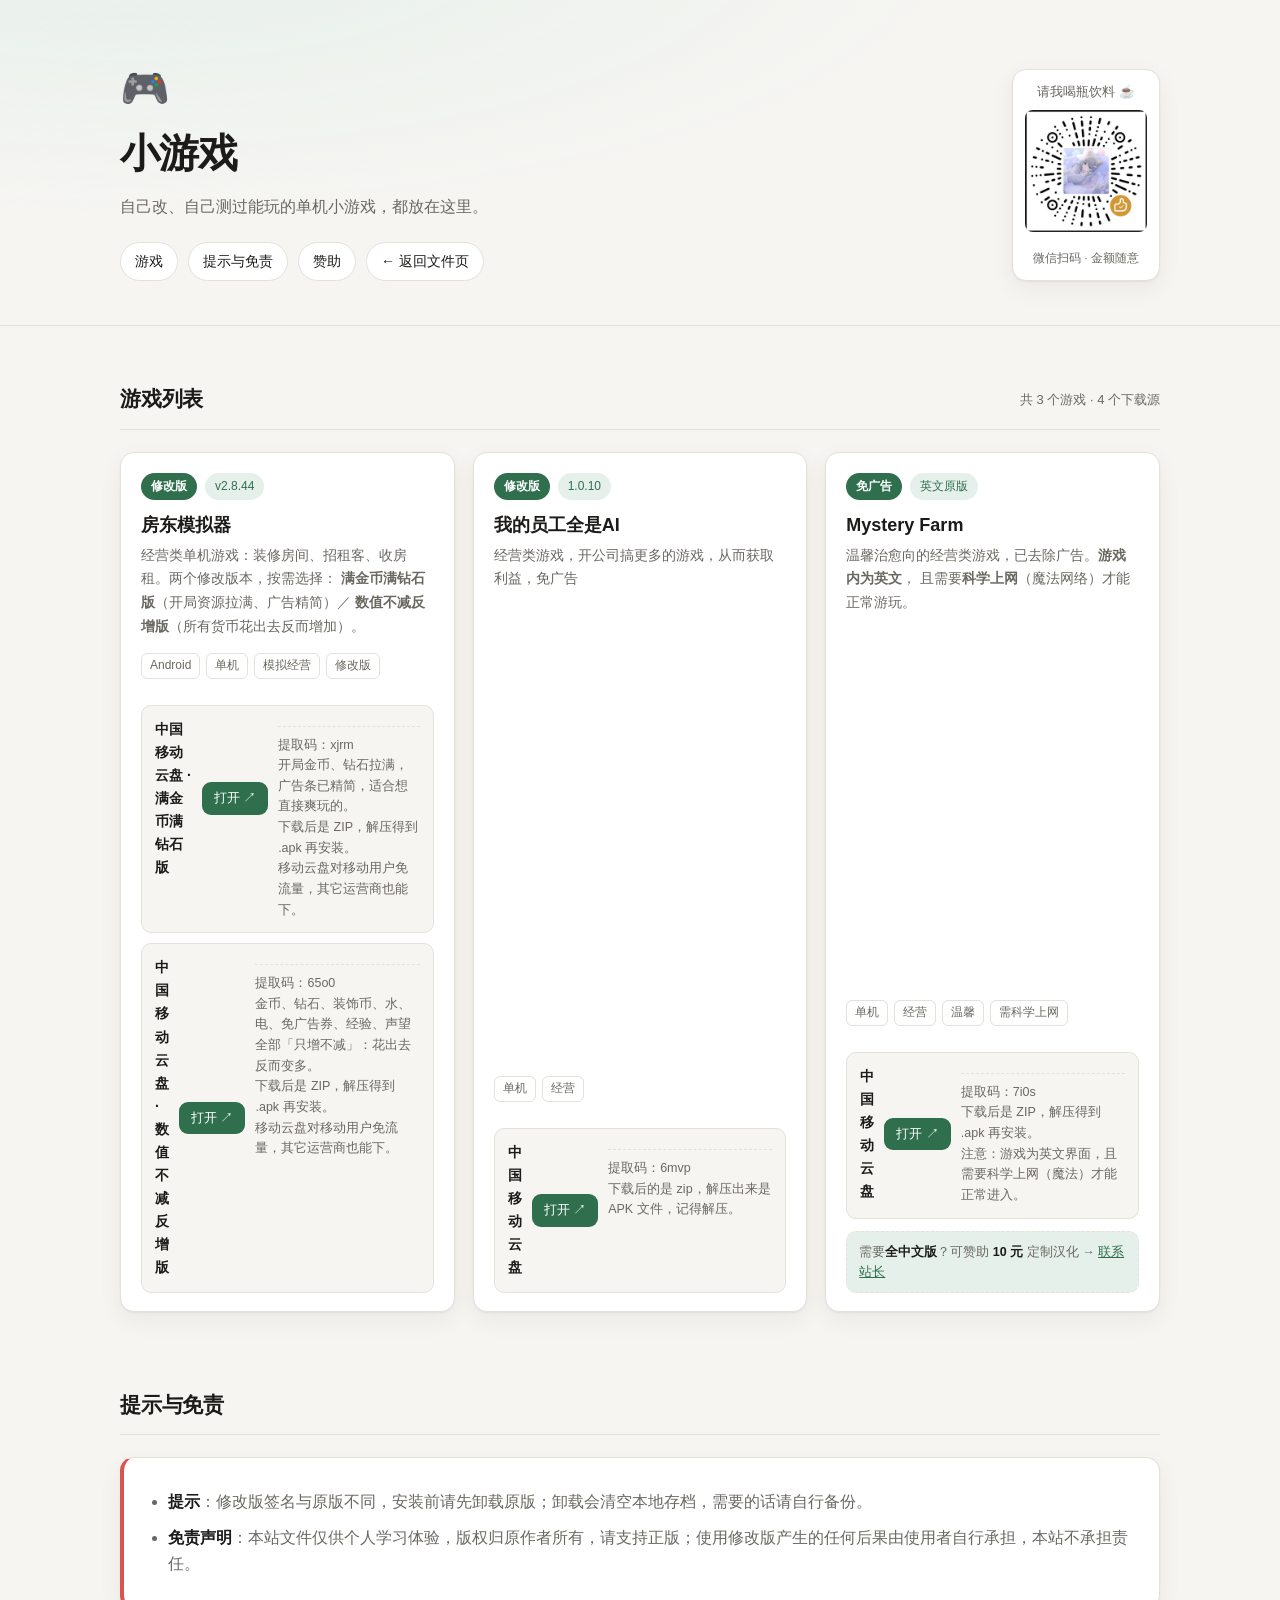
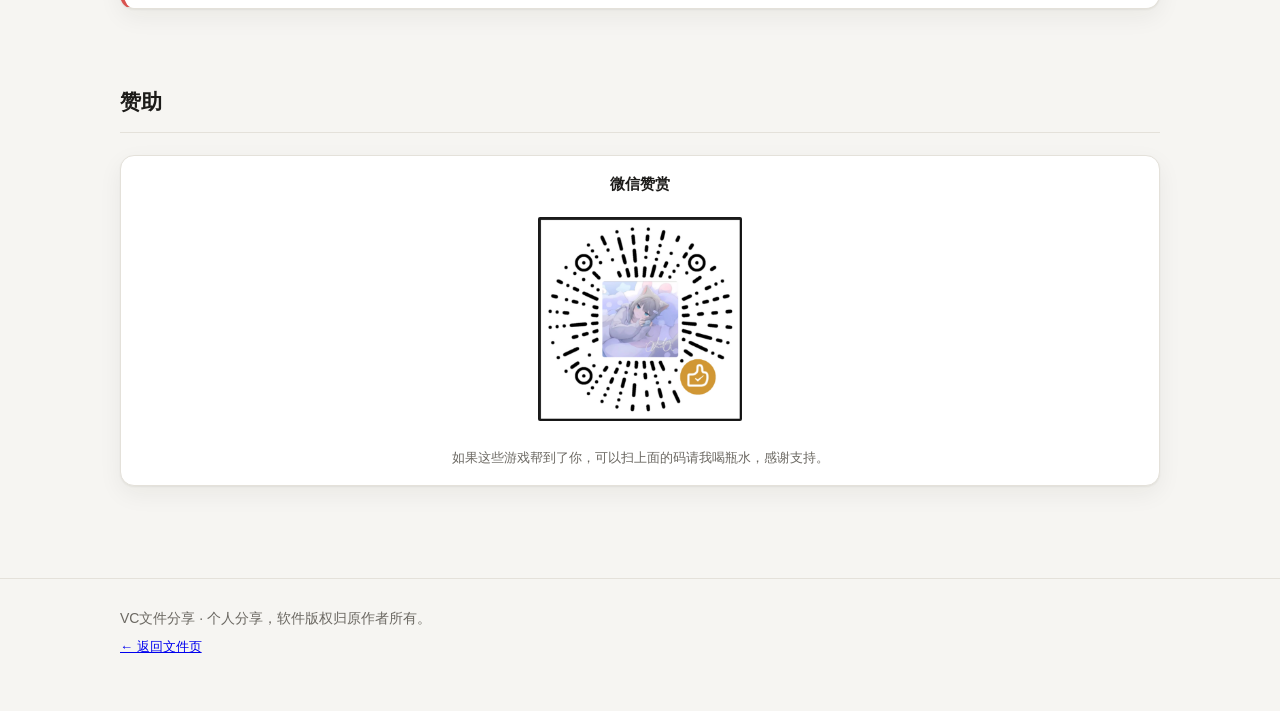
==== games.html @ 5b892b31 "site: 初始化网站文件 + 自动部署工作流" ====
<!DOCTYPE html>
<html lang="zh-CN">
<head>
  <meta charset="UTF-8" />
  <meta name="viewport" content="width=device-width, initial-scale=1" />
  <title>小游戏 · VC文件分享</title>
  <meta name="description" content="VC文件分享 · 小游戏专区：房东模拟器等单机小游戏的修改版下载。" />
  <meta name="keywords" content="VC文件分享,小游戏,房东模拟器,修改版,安卓" />
  <meta name="robots" content="index,follow" />
  <link rel="stylesheet" href="assets/style.css?v=12" />
  <link rel="icon" href="data:image/svg+xml,<svg xmlns='http://www.w3.org/2000/svg' viewBox='0 0 100 100'><text y='.9em' font-size='90'>🎮</text></svg>" />
</head>
<body>
  <header class="hero">
    <div class="wrap hero-split">
      <div class="hero-main">
        <div class="hero-mark" aria-hidden="true">🎮</div>
        <h1>小游戏</h1>
        <p class="lede">自己改、自己测过能玩的单机小游戏，都放在这里。</p>
        <nav class="hero-nav">
          <a href="#games">游戏</a>
          <a href="#notice">提示与免责</a>
          <a href="#sponsor">赞助</a>
          <a href="index.html">← 返回文件页</a>
        </nav>
      </div>

      <aside class="hero-sponsor" aria-label="赞助">
        <div class="sponsor-mini">
          <p class="sponsor-mini-title">请我喝瓶饮料 ☕</p>
          <img src="assets/sponsor/wechat.png" alt="微信赞赏码" loading="lazy" />
          <p class="sponsor-mini-note">微信扫码 · 金额随意</p>
        </div>
      </aside>
    </div>
  </header>

  <main class="wrap">
    <section id="games" class="section">
      <div class="section-head">
        <h2>游戏列表</h2>
        <p class="muted" id="count">共 1 个游戏</p>
      </div>

      <div class="grid" id="grid">
        <article class="card">
          <div class="card-top badges">
            <span class="badge">修改版</span>
            <span class="badge ghost">v2.8.44</span>
          </div>
          <h3 class="card-title">房东模拟器</h3>
          <p class="card-desc">
            经营类单机游戏：装修房间、招租客、收房租。两个修改版本，按需选择：
            <strong>满金币满钻石版</strong>（开局资源拉满、广告精简）／
            <strong>数值不减反增版</strong>（所有货币花出去反而增加）。
          </p>
          <div class="tags">
            <span>Android</span><span>单机</span><span>模拟经营</span><span>修改版</span>
          </div>

          <div class="card-foot">
            <div class="sources">
              <div class="source">
                <div class="source-head">
                  <span class="source-name">中国移动云盘 · 满金币满钻石版</span>
                  <a class="btn small" href="https://yun.139.com/shareweb/#/w/i/2yA8Q6Zyfyv7m" target="_blank" rel="noopener">打开 ↗</a>
                </div>
                <p class="source-note">提取码：xjrm
开局金币、钻石拉满，广告条已精简，适合想直接爽玩的。
下载后是 ZIP，解压得到 .apk 再安装。
移动云盘对移动用户免流量，其它运营商也能下。</p>
              </div>

              <div class="source">
                <div class="source-head">
                  <span class="source-name">中国移动云盘 · 数值不减反增版</span>
                  <a class="btn small" href="https://yun.139.com/shareweb/#/w/i/2yA8Q3Zk2La9a" target="_blank" rel="noopener">打开 ↗</a>
                </div>
                <p class="source-note">提取码：65o0
金币、钻石、装饰币、水、电、免广告券、经验、声望全部「只增不减」：花出去反而变多。
下载后是 ZIP，解压得到 .apk 再安装。
移动云盘对移动用户免流量，其它运营商也能下。</p>
              </div>
            </div>
          </div>
        </article>

        <article class="card">
          <div class="card-top badges">
            <span class="badge">修改版</span>
            <span class="badge ghost">1.0.10</span>
          </div>
          <h3 class="card-title">我的员工全是AI</h3>
          <p class="card-desc">经营类游戏，开公司搞更多的游戏，从而获取利益，免广告</p>
          <div class="tags"><span>单机</span><span>经营</span></div>

          <div class="card-foot">
            <div class="sources">
              <div class="source">
                <div class="source-head">
                  <span class="source-name">中国移动云盘</span>
                  <a class="btn small" href="https://yun.139.com/shareweb/#/w/i/2yA8QM2taKF85" target="_blank" rel="noopener">打开 ↗</a>
                </div>
                <p class="source-note">提取码：6mvp
下载后的是 zip，解压出来是 APK 文件，记得解压。</p>
              </div>
            </div>
          </div>
        </article>


        <article class="card">
          <div class="card-top badges">
            <span class="badge">免广告</span>
            <span class="badge ghost">英文原版</span>
          </div>
          <h3 class="card-title">Mystery Farm</h3>
          <p class="card-desc">
            温馨治愈向的经营类游戏，已去除广告。<strong>游戏内为英文</strong>，
            且需要<strong>科学上网</strong>（魔法网络）才能正常游玩。
          </p>
          <div class="tags"><span>单机</span><span>经营</span><span>温馨</span><span>需科学上网</span></div>

          <div class="card-foot">
            <div class="sources">
              <div class="source">
                <div class="source-head">
                  <span class="source-name">中国移动云盘</span>
                  <a class="btn small" href="https://yun.139.com/shareweb/#/w/i/2yA8J3wWoyo14" target="_blank" rel="noopener">打开 ↗</a>
                </div>
                <p class="source-note">提取码：7i0s
下载后是 ZIP，解压得到 .apk 再安装。
注意：游戏为英文界面，且需要科学上网（魔法）才能正常进入。</p>
              </div>
            </div>
            <p class="trans-note">需要<b>全中文版</b>？可赞助 <b>10 元</b> 定制汉化 → <a href="index.html#contact">联系站长</a></p>
          </div>
        </article>
      </div>
    </section>

    <section id="notice" class="section">
      <div class="section-head"><h2>提示与免责</h2></div>
      <div class="callout">
        <ul class="notice-list">
          <li><strong>提示</strong>：修改版签名与原版不同，安装前请先卸载原版；卸载会清空本地存档，需要的话请自行备份。</li>
          <li><strong>免责声明</strong>：本站文件仅供个人学习体验，版权归原作者所有，请支持正版；使用修改版产生的任何后果由使用者自行承担，本站不承担责任。</li>
        </ul>
      </div>
    </section>

    <section id="sponsor" class="section">
      <div class="section-head"><h2>赞助</h2></div>
      <div class="sponsor-grid">
        <div class="sponsor-card">
          <h3>微信赞赏</h3>
          <img src="assets/sponsor/wechat.png" alt="微信赞赏码" loading="lazy" />
          <p class="note">如果这些游戏帮到了你，可以扫上面的码请我喝瓶水，感谢支持。</p>
        </div>
      </div>
    </section>
  </main>

  <footer class="footer">
    <div class="wrap">
      <p>VC文件分享 · 个人分享，软件版权归原作者所有。</p>
      <p class="muted"><a href="index.html">← 返回文件页</a></p>
    </div>
  </footer>
  <script>
    // 自动统计游戏数量与下载源数量
    (function () {
      function updateCount() {
        var cards = document.querySelectorAll('#grid .card');
        var sources = document.querySelectorAll('#grid .sources .source');
        var el = document.getElementById('count');
        if (!el) return;
        if (!cards.length) { el.textContent = '暂无游戏'; return; }
        var games = cards.length;
        var links = sources.length;
        el.textContent = '共 ' + games + ' 个游戏' + (links ? ' · ' + links + ' 个下载源' : '');
      }
      if (document.readyState === 'loading') {
        document.addEventListener('DOMContentLoaded', updateCount);
      } else {
        updateCount();
      }
      window.__updateGameCount = updateCount;
    })();
  </script>
</body>
</html>
---- assets/style.css ----
/* 关键：让 hidden 属性永远生效（否则 display:flex 等会覆盖它） */
[hidden] { display: none !important; }

:root {
  --bg: #f6f5f2;
  --bg-soft: #ffffff;
  --text: #1c1b19;
  --muted: #6b6862;
  --line: #e4e1da;
  --accent: #2f6f4e;
  --accent-soft: #e6f0ea;
  --shadow: 0 1px 2px rgba(28, 27, 25, .06), 0 8px 24px rgba(28, 27, 25, .06);
  --radius: 14px;
}

@media (prefers-color-scheme: dark) {
  :root {
    --bg: #15171a;
    --bg-soft: #1c1f23;
    --text: #eceae6;
    --muted: #9b978f;
    --line: #2a2e33;
    --accent: #6fbf94;
    --accent-soft: #1e2a24;
    --shadow: 0 1px 2px rgba(0, 0, 0, .4), 0 10px 30px rgba(0, 0, 0, .35);
  }
}

* { box-sizing: border-box; }

html { scroll-behavior: smooth; }

body {
  margin: 0;
  background: var(--bg);
  color: var(--text);
  font: 16px/1.65 -apple-system, BlinkMacSystemFont, "Segoe UI", "PingFang SC",
        "Hiragino Sans GB", "Microsoft YaHei", "Noto Sans CJK SC", sans-serif;
  -webkit-font-smoothing: antialiased;
}

.wrap { width: min(1080px, 100% - 40px); margin-inline: auto; }

/* hero */
.hero {
  padding: 64px 0 40px;
  background:
    radial-gradient(1200px 400px at 10% -20%, var(--accent-soft), transparent 70%),
    var(--bg);
  border-bottom: 1px solid var(--line);
}
.hero-mark { font-size: 40px; line-height: 1; }
.hero h1 { font-size: clamp(28px, 4vw, 40px); margin: 12px 0 8px; letter-spacing: -.02em; }
.lede { color: var(--muted); margin: 0; max-width: 60ch; }
.lede.small { font-size: 15px; }
.hero-nav { margin-top: 22px; display: flex; gap: 10px; }
.hero-nav a {
  color: var(--text); text-decoration: none; font-size: 14px;
  padding: 7px 14px; border: 1px solid var(--line); border-radius: 999px;
  background: var(--bg-soft); transition: .18s;
}
.hero-nav a:hover { border-color: var(--accent); color: var(--accent); transform: translateY(-1px); }

/* sections */
.section { padding: 48px 0 8px; }
.section-head { display: flex; align-items: baseline; gap: 12px; }
.section h2 { font-size: 22px; margin: 0 0 4px; letter-spacing: -.01em; }
.count { color: var(--muted); font-size: 13px; }

/* toolbar */
.toolbar {
  display: flex; flex-wrap: wrap; gap: 12px; align-items: center;
  justify-content: space-between; margin: 18px 0 22px;
}
.chips { display: flex; flex-wrap: wrap; gap: 8px; }
.chip {
  border: 1px solid var(--line); background: var(--bg-soft); color: var(--muted);
  padding: 6px 13px; border-radius: 999px; font-size: 13px; cursor: pointer;
  transition: .18s;
}
.chip:hover { color: var(--text); border-color: var(--accent); }
.chip[aria-selected="true"] {
  background: var(--accent); border-color: var(--accent); color: #fff;
}
@media (prefers-color-scheme: dark) {
  .chip[aria-selected="true"] { color: #10261b; }
}

.search { position: relative; display: flex; align-items: center; }
.search svg { position: absolute; left: 11px; width: 16px; height: 16px; fill: var(--muted); }
.search input {
  width: 240px; padding: 9px 12px 9px 34px; border-radius: 999px;
  border: 1px solid var(--line); background: var(--bg-soft); color: var(--text);
  font-size: 14px; outline: none; transition: .18s;
}
.search input:focus { border-color: var(--accent); box-shadow: 0 0 0 3px var(--accent-soft); }

/* grid */
.grid {
  display: grid; gap: 16px;
  grid-template-columns: repeat(auto-fill, minmax(280px, 1fr));
}
.card {
  background: var(--bg-soft); border: 1px solid var(--line); border-radius: var(--radius);
  padding: 18px; box-shadow: var(--shadow); display: flex; flex-direction: column;
  transition: .2s;
}
.card:hover { transform: translateY(-2px); border-color: var(--accent); }
.card-top { display: flex; align-items: center; justify-content: space-between; gap: 10px; }
.card-title { font-size: 17px; margin: 0; }
.card-cat {
  font-size: 12px; color: var(--accent); background: var(--accent-soft);
  padding: 2px 9px; border-radius: 999px; white-space: nowrap;
}
.card-desc { color: var(--muted); font-size: 14px; margin: 10px 0 16px; flex: 1; }
.card-foot { display: flex; align-items: center; justify-content: space-between; gap: 10px; }
.tags { display: flex; flex-wrap: wrap; gap: 6px; }
.tag {
  font-size: 12px; color: var(--muted); border: 1px solid var(--line);
  padding: 2px 8px; border-radius: 6px;
}
.btn {
  text-decoration: none; font-size: 13px; color: #fff; background: var(--accent);
  padding: 7px 14px; border-radius: 9px; white-space: nowrap; transition: .18s;
}
.btn:hover { filter: brightness(1.07); }
@media (prefers-color-scheme: dark) { .btn { color: #10261b; } }

.empty { color: var(--muted); text-align: center; padding: 40px 0; }

/* sponsor */
.sponsor-grid {
  display: grid; gap: 16px; margin-top: 20px;
  grid-template-columns: repeat(auto-fit, minmax(220px, 1fr));
}
.sponsor-card {
  background: var(--bg-soft); border: 1px solid var(--line); border-radius: var(--radius);
  padding: 16px; text-align: center; box-shadow: var(--shadow);
}
.sponsor-card h3 { margin: 0 0 12px; font-size: 15px; }
.sponsor-card img {
  width: 100%; max-width: 220px; aspect-ratio: 1; object-fit: contain;
  border-radius: 10px; background: #fff; padding: 8px;
}
.sponsor-card .note { color: var(--muted); font-size: 13px; margin: 10px 0 0; }
.sponsor-card .missing {
  aspect-ratio: 1; max-width: 220px; margin-inline: auto; display: grid; place-items: center;
  border: 1px dashed var(--line); border-radius: 10px; color: var(--muted); font-size: 13px;
}

/* footer */
.footer { margin-top: 64px; border-top: 1px solid var(--line); padding: 28px 0 48px; }
.footer p { margin: 0 0 6px; color: var(--muted); font-size: 14px; }
.footer .muted { font-size: 13px; }

@media (max-width: 560px) {
  .hero { padding: 44px 0 32px; }
  .search input { width: 100%; }
  .toolbar { align-items: stretch; }
  .search { flex: 1 1 100%; }
}

.btn-disabled {
  background: var(--line); color: var(--muted); cursor: not-allowed;
  pointer-events: none;
}

/* callout / notices */
.callout {
  margin-top: 18px;
  background: var(--bg-soft);
  border: 1px solid var(--line);
  border-left: 4px solid #d9534f;
  border-radius: var(--radius);
  padding: 20px 22px;
  box-shadow: var(--shadow);
}
.callout p { margin: 0 0 10px; color: var(--muted); }
.notice-list { margin: 0; padding-left: 20px; color: var(--muted); }
.notice-list li { margin: 10px 0; }
.notice-list strong { color: var(--text); }
.notice-list u { text-decoration-color: #d9534f; text-underline-offset: 3px; }
.callout code {
  background: var(--accent-soft); color: var(--text);
  padding: 1px 6px; border-radius: 5px; font-size: 13px;
  word-break: break-all;
}
.callout .muted.small { margin-top: 14px; font-size: 13px; }

/* 存档备份说明 */
.save-box {
  margin: 10px 0 2px;
  padding: 14px 16px;
  border: 1px dashed var(--line);
  border-radius: 10px;
  background: var(--bg);
}
.save-path { margin-bottom: 10px; }
.save-path code { font-size: 12.5px; }
.save-files { list-style: none; margin: 0 0 8px; padding: 0; }
.save-files li { display: flex; align-items: baseline; gap: 10px; margin: 6px 0; }
.save-files span { color: var(--muted); font-size: 13px; }
.save-tip { margin: 0; font-size: 13px; color: var(--muted); }

/* 联系方式 */
.contact-card {
  margin-top: 18px;
  display: flex; flex-wrap: wrap; gap: 16px;
  align-items: center; justify-content: space-between;
  background: var(--bg-soft); border: 1px solid var(--line);
  border-radius: var(--radius); padding: 20px 22px; box-shadow: var(--shadow);
}
.contact-info { display: flex; flex-direction: column; gap: 6px; min-width: 240px; }
.contact-label { color: var(--muted); font-size: 14px; }
.contact-mail {
  color: var(--accent); text-decoration: none; font-size: 20px; font-weight: 600;
  letter-spacing: .2px; word-break: break-all;
}
.contact-mail:hover { text-decoration: underline; }
.contact-actions { display: flex; gap: 10px; flex-wrap: wrap; }
.btn.ghost {
  background: transparent; color: var(--text); border: 1px solid var(--line);
  cursor: pointer; font: inherit; font-size: 13px; padding: 7px 14px; border-radius: 9px;
}
.btn.ghost:hover { border-color: var(--accent); color: var(--accent); }
@media (max-width: 560px) {
  .contact-card { flex-direction: column; align-items: flex-start; }
}

/* 验证码 */
.contact-masked {
  font-size: 19px; letter-spacing: 2px; color: var(--muted);
  font-family: ui-monospace, SFMono-Regular, Menlo, monospace;
}
#contact-locked { display: flex; flex-direction: column; gap: 10px; align-items: flex-start; }
#contact-unlocked { display: flex; flex-direction: column; gap: 10px; }
#captcha-area { margin-top: 14px; }
#turnstile-slot:empty { display: none; }
#local-challenge {
  display: flex; flex-wrap: wrap; gap: 8px; align-items: center;
}
.challenge-q { margin: 0 0 4px; width: 100%; color: var(--muted); font-size: 14px; }
#challenge-a {
  padding: 8px 12px; border-radius: 9px; border: 1px solid var(--line);
  background: var(--bg); color: var(--text); font-size: 14px; outline: none; min-width: 180px;
}
#challenge-a:focus { border-color: var(--accent); box-shadow: 0 0 0 3px var(--accent-soft); }
.challenge-tip { margin: 6px 0 0; width: 100%; font-size: 13px; color: #d9534f; }

/* 多下载源 */
.card-foot { flex-direction: column; align-items: stretch; gap: 12px; }
.sources { display: flex; flex-direction: column; gap: 10px; width: 100%; }
.source {
  display: flex; align-items: flex-start; justify-content: space-between; gap: 10px;
  padding: 10px 12px; border: 1px solid var(--line); border-radius: 10px; background: var(--bg);
}
.source-info { display: flex; flex-direction: column; gap: 4px; min-width: 0; }
.source-name { font-size: 14px; font-weight: 600; }
.source details { margin: 2px 0 0; }
.source summary {
  cursor: pointer; font-size: 12.5px; color: var(--accent); list-style: none;
}
.source summary::-webkit-details-marker { display: none; }
.source summary::before { content: "▸ "; }
.source details[open] summary::before { content: "▾ "; }
.source details p {
  margin: 6px 0 0; font-size: 12.5px; color: var(--muted); line-height: 1.6;
  white-space: pre-line;
}
.btn.small { padding: 6px 12px; font-size: 12.5px; flex: 0 0 auto; }
@media (max-width: 560px) {
  .source { flex-direction: column; align-items: stretch; }
  .btn.small { align-self: flex-start; }
}

/* 折叠式下载面板 */
.dl-toggle {
  width: 100%; cursor: pointer; font: inherit; font-size: 14px;
  padding: 10px 14px; border-radius: 10px; border: 1px solid var(--line);
  background: var(--bg-soft); color: var(--text);
  display: flex; align-items: center; justify-content: center; gap: 6px;
  transition: .18s;
}
.dl-toggle:hover { border-color: var(--accent); color: var(--accent); }
.dl-toggle[aria-expanded="true"] {
  background: var(--accent-soft); border-color: var(--accent); color: var(--accent);
}
.card-foot .sources { margin-top: 10px; }
.source-head {
  display: flex; align-items: center; justify-content: space-between; gap: 10px;
}
.source-note {
  margin: 8px 0 0; font-size: 12.5px; line-height: 1.65; color: var(--muted);
  white-space: pre-line; border-top: 1px dashed var(--line); padding-top: 8px;
}

/* 存档路径操作 */
.save-actions { display: flex; gap: 8px; flex-wrap: wrap; margin: 10px 0 4px; }
.save-actions .btn.small { padding: 6px 12px; font-size: 12.5px; }

/* 首次访问协议弹窗 */
.gate {
  position: fixed; inset: 0; z-index: 999;
  background: rgba(15, 18, 20, .72);
  backdrop-filter: blur(3px);
  display: flex; align-items: center; justify-content: center;
  padding: 20px;
}
.gate[hidden] { display: none !important; }
body.gate-open { overflow: hidden; }
.gate-card {
  width: min(680px, 100%); max-height: min(82vh, 720px);
  background: var(--bg-soft); color: var(--text);
  border: 1px solid var(--line); border-radius: 16px;
  box-shadow: 0 24px 60px rgba(0,0,0,.35);
  display: flex; flex-direction: column; overflow: hidden;
}
.gate-card h2 {
  margin: 0; padding: 18px 22px 12px; font-size: 18px;
  border-bottom: 1px solid var(--line);
}
.gate-body {
  padding: 14px 22px; overflow-y: auto; font-size: 14px; line-height: 1.75;
  color: var(--muted);
}
.gate-body p { margin: 0 0 12px; }
.gate-body strong { color: var(--text); }
.gate-body code {
  background: var(--accent-soft); color: var(--text);
  padding: 1px 6px; border-radius: 5px; font-size: 12.5px; word-break: break-all;
}
.gate-body u { text-decoration-color: #d9534f; text-underline-offset: 3px; }
.gate-tail { color: var(--text); font-weight: 600; }
.gate-foot { padding: 14px 22px 18px; border-top: 1px solid var(--line); }
.gate-btn { width: 100%; padding: 12px; font-size: 15px; border: none; cursor: pointer; }
.gate-btn:disabled { background: var(--line); color: var(--muted); cursor: not-allowed; }

/* 数据统计条 */
.stats {
  display: grid; grid-template-columns: repeat(3, 1fr); gap: 10px;
  margin: 26px 0 4px;
}
.stat {
  background: var(--bg-soft); border: 1px solid var(--line); border-radius: 12px;
  padding: 14px 10px; text-align: center; box-shadow: var(--shadow);
}
.stat-num {
  display: block; font-size: 22px; font-weight: 700; letter-spacing: -.02em;
  font-variant-numeric: tabular-nums;
}
.stat-label { display: block; margin-top: 4px; font-size: 12px; color: var(--muted); }
@media (max-width: 560px) {
  .stats { grid-template-columns: repeat(2, 1fr); }
  .stat-num { font-size: 19px; }
}

/* ========== 排版统一（v12） ========== */

.wrap { width: min(1040px, 100% - 36px); }

.section { padding: 56px 0 20px; }
.section-head {
  align-items: center; justify-content: space-between; gap: 16px;
  padding-bottom: 12px; border-bottom: 1px solid var(--line); margin-bottom: 22px;
}
.section h2 { font-size: 21px; margin: 0; }
.section-head .muted,
.section-head #count { font-size: 13px; color: var(--muted); margin: 0; }

.grid { gap: 18px; }

.card { padding: 20px 20px 18px; }
.card-top { margin-bottom: 0; }
.card-top.badges { justify-content: flex-start; gap: 8px; }
.badge {
  font-size: 12px; line-height: 1.7; padding: 3px 10px; border-radius: 999px;
  background: var(--accent); color: #fff; font-weight: 600; white-space: nowrap;
}
.badge.ghost { background: var(--accent-soft); color: var(--accent); font-weight: 500; }
@media (prefers-color-scheme: dark) { .badge { color: #10261b; } }

.card-title { font-size: 18px; margin: 12px 0 6px; line-height: 1.45; }
.card-desc { margin: 0 0 14px; font-size: 14px; line-height: 1.7; }
.tags { margin-bottom: 16px; }
.tags > span,
.tag {
  font-size: 12px; color: var(--muted); border: 1px solid var(--line);
  padding: 2px 8px; border-radius: 6px; background: transparent; white-space: nowrap;
}
.card-foot { margin-top: auto; flex-direction: column; align-items: stretch; gap: 12px; }

.sources { display: flex; flex-direction: column; gap: 10px; }
.source { padding: 12px 13px; }
.source + .source { margin-top: 0; }
.source-name { font-size: 14px; }
.source-note { font-size: 12.5px; }

.hero { padding: 68px 0 44px; }
.hero-nav { flex-wrap: wrap; }
.footer { margin-top: 72px; }

.callout { padding: 22px 24px; }
.callout .notice-list li { margin: 9px 0; }

@media (max-width: 560px) {
  .section { padding: 42px 0 14px; }
  .section-head { flex-direction: column; align-items: flex-start; gap: 6px; }
  .card { padding: 18px 16px 16px; }
  .card-title { font-size: 17px; }
  .hero { padding: 48px 0 34px; }
}

/* 汉化定制提示 */
.trans-note {
  margin: 0; padding: 10px 12px; font-size: 12.5px; color: var(--muted);
  background: var(--accent-soft); border: 1px dashed var(--line); border-radius: 10px;
  line-height: 1.6;
}
.trans-note b { color: var(--text); }
.trans-note a { color: var(--accent); }

/* 小游戏页顶部：左标题右赞助码 */
.hero-split {
  display: grid; grid-template-columns: 1fr auto; gap: 28px; align-items: center;
}
.sponsor-mini {
  background: var(--bg-soft); border: 1px solid var(--line); border-radius: 14px;
  padding: 12px; text-align: center; box-shadow: var(--shadow);
  width: 148px;
}
.sponsor-mini-title { margin: 0 0 8px; font-size: 12.5px; color: var(--muted); }
.sponsor-mini img {
  width: 100%; aspect-ratio: 1; object-fit: contain; border-radius: 8px; background: #fff;
}
.sponsor-mini-note { margin: 8px 0 0; font-size: 11.5px; color: var(--muted); }
@media (max-width: 640px) {
  .hero-split { grid-template-columns: 1fr; gap: 20px; }
  .sponsor-mini { width: 132px; }
}
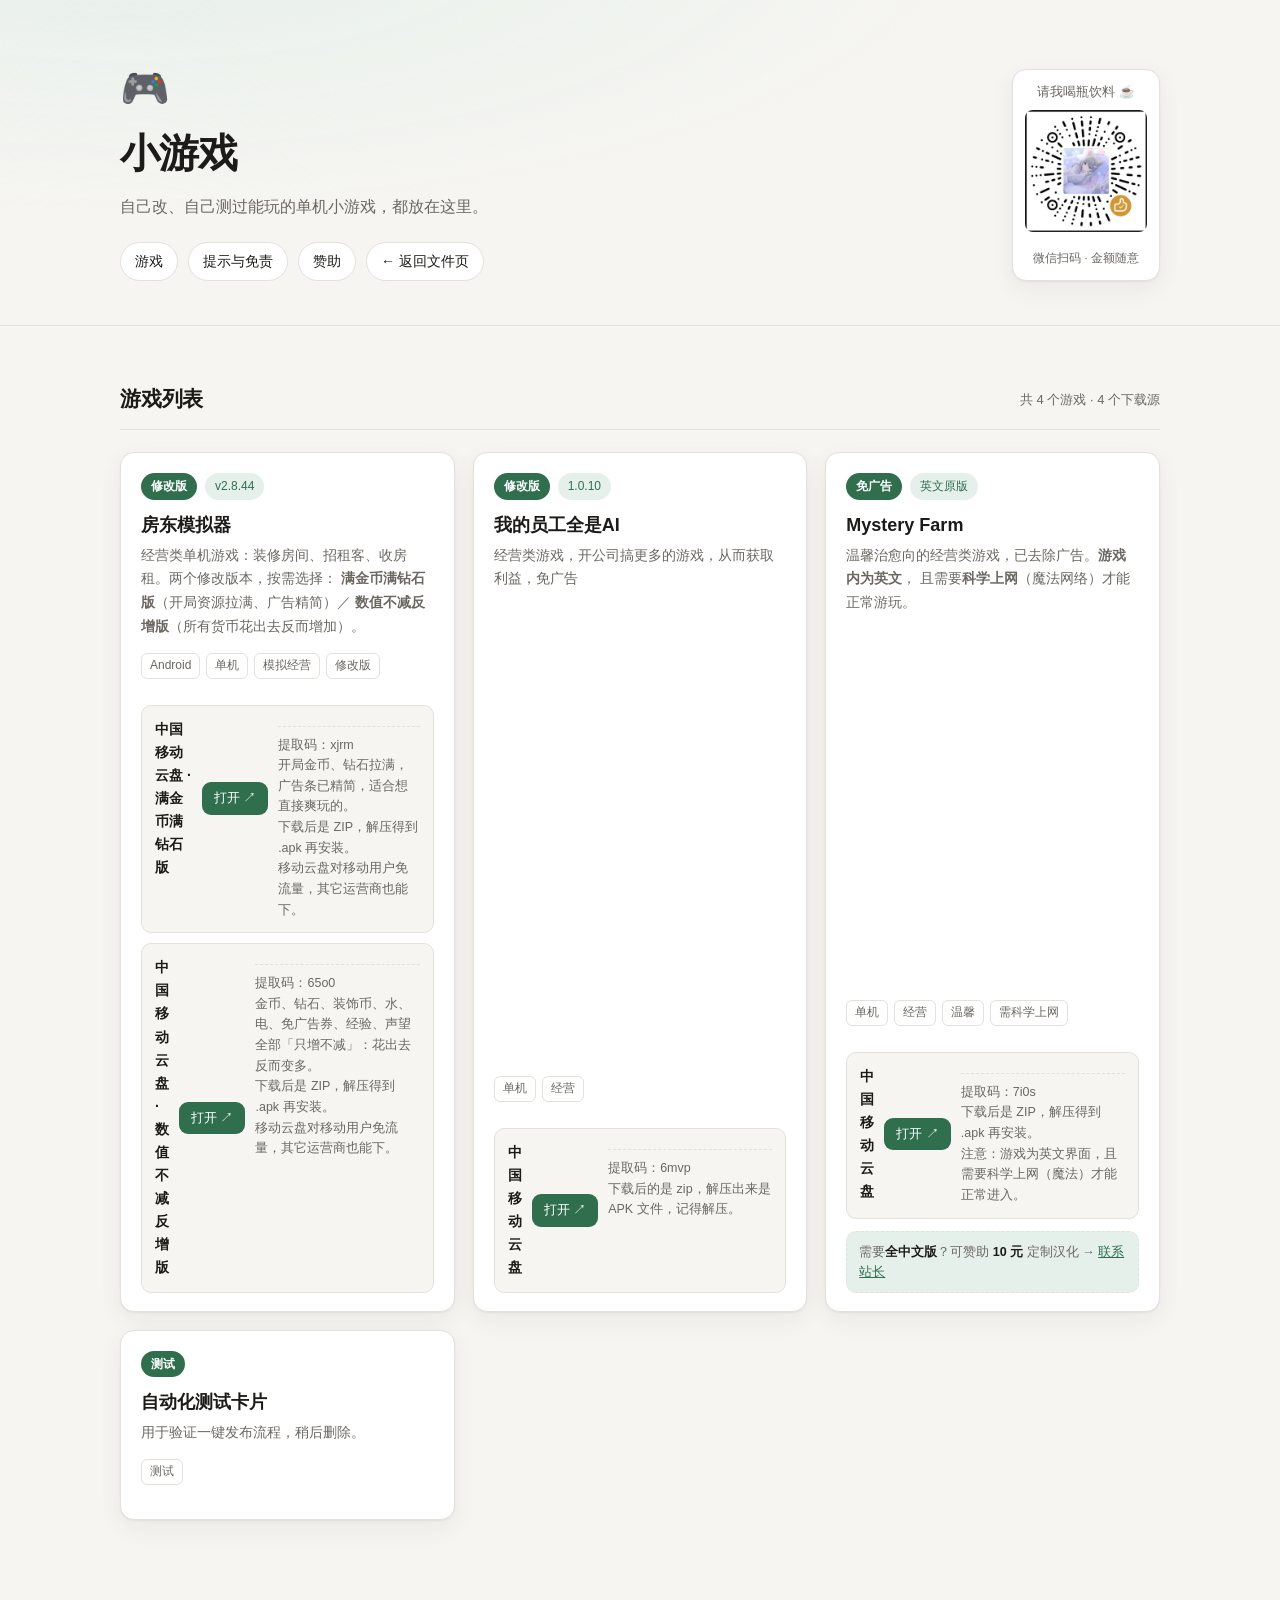
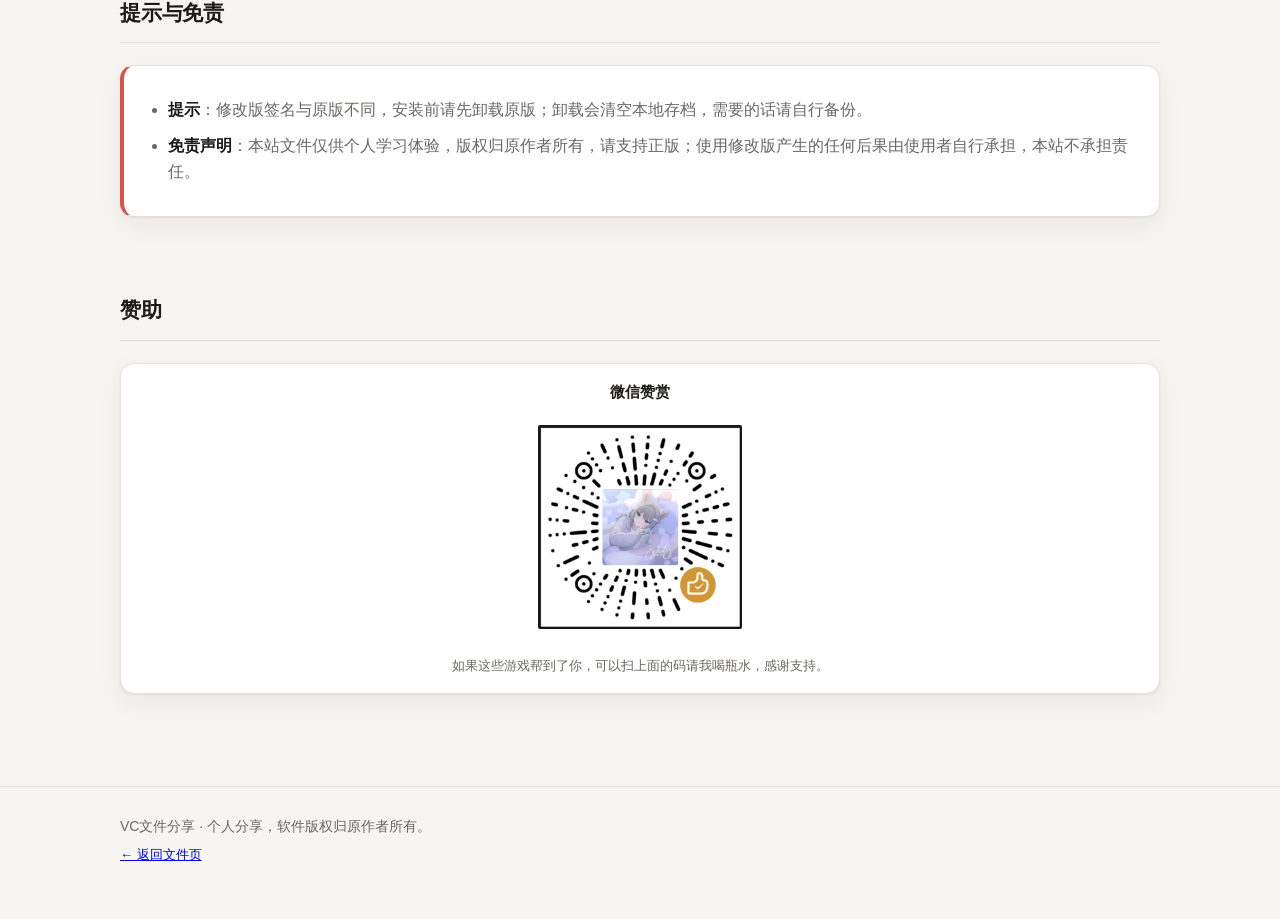
==== commit 5ccc29e6: "test: 自动化发布" ====
--- a/games.html
+++ b/games.html
@@ -136,6 +136,13 @@
             <p class="trans-note">需要<b>全中文版</b>？可赞助 <b>10 元</b> 定制汉化 → <a href="index.html#contact">联系站长</a></p>
           </div>
         </article>
+
+        <article class="card" data-test="1">
+          <div class="card-top badges"><span class="badge">测试</span></div>
+          <h3 class="card-title">自动化测试卡片</h3>
+          <p class="card-desc">用于验证一键发布流程，稍后删除。</p>
+          <div class="tags"><span>测试</span></div>
+        </article>
       </div>
     </section>
 
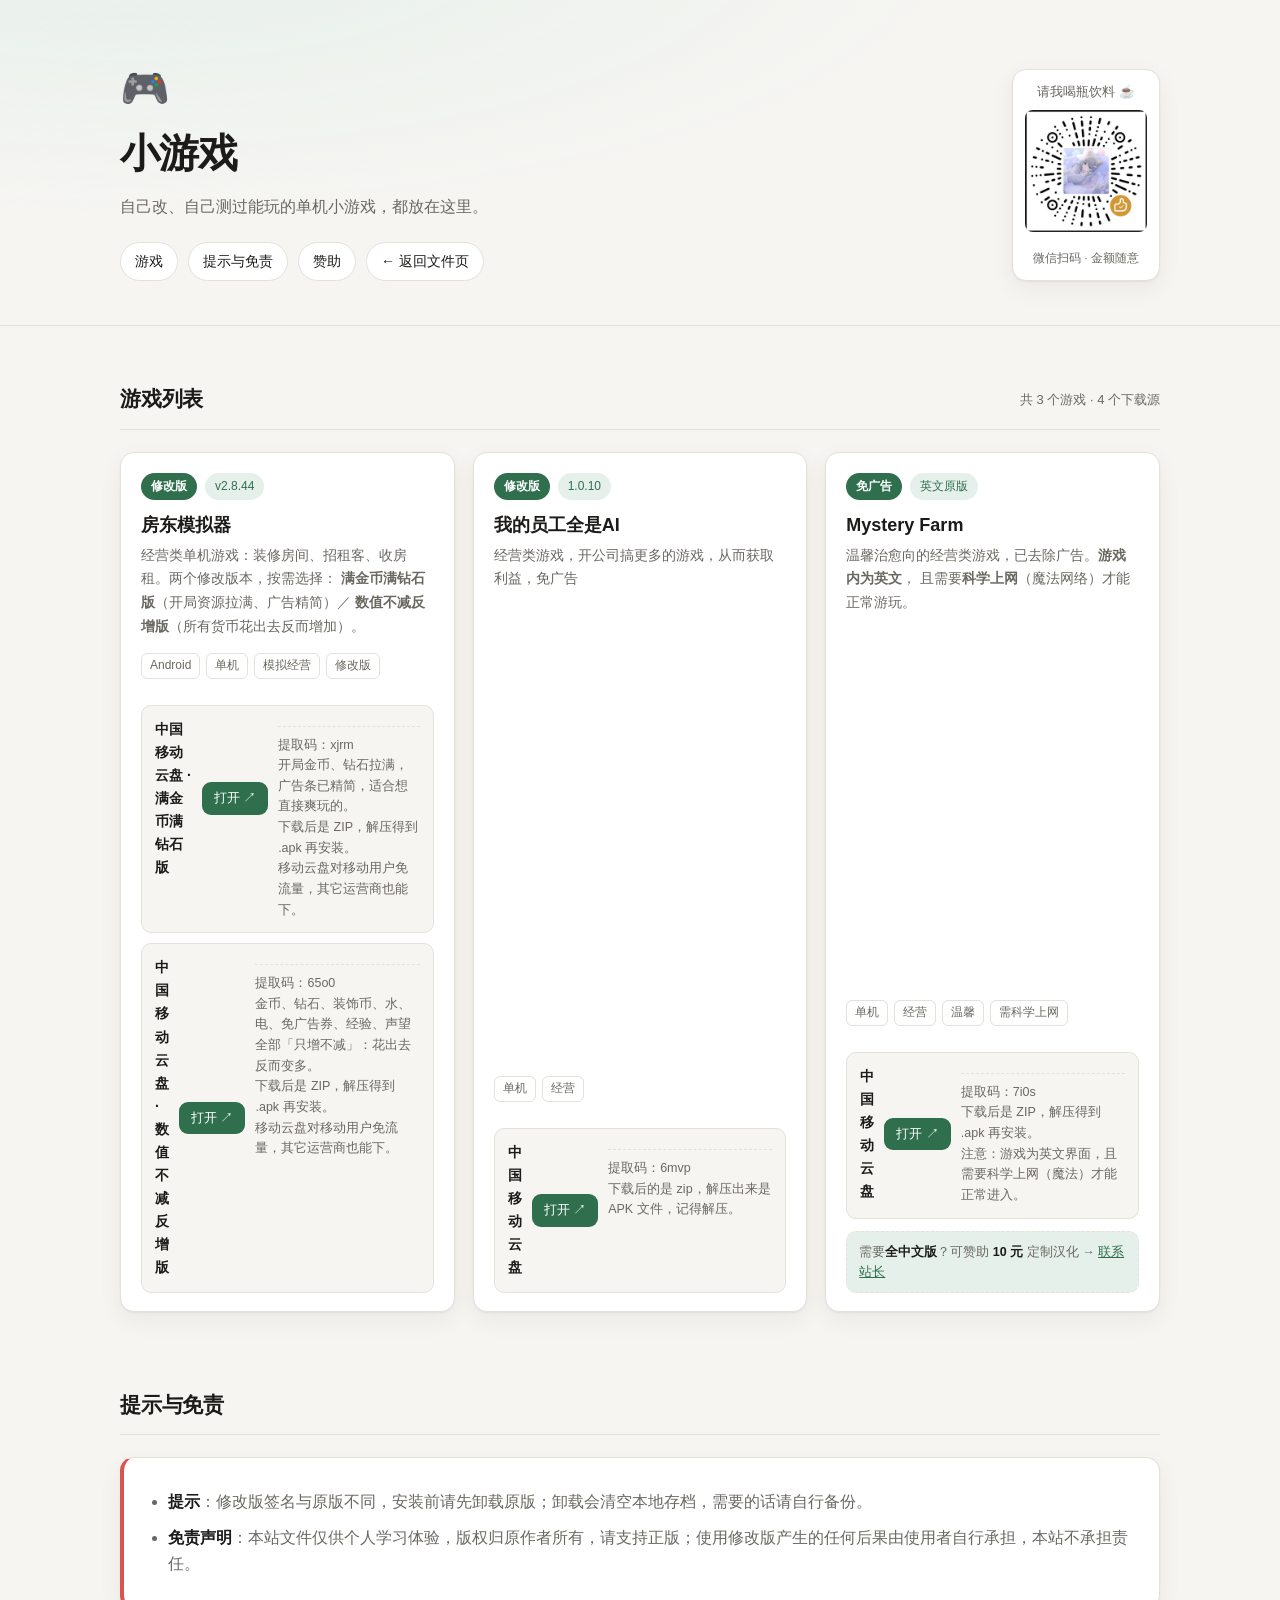
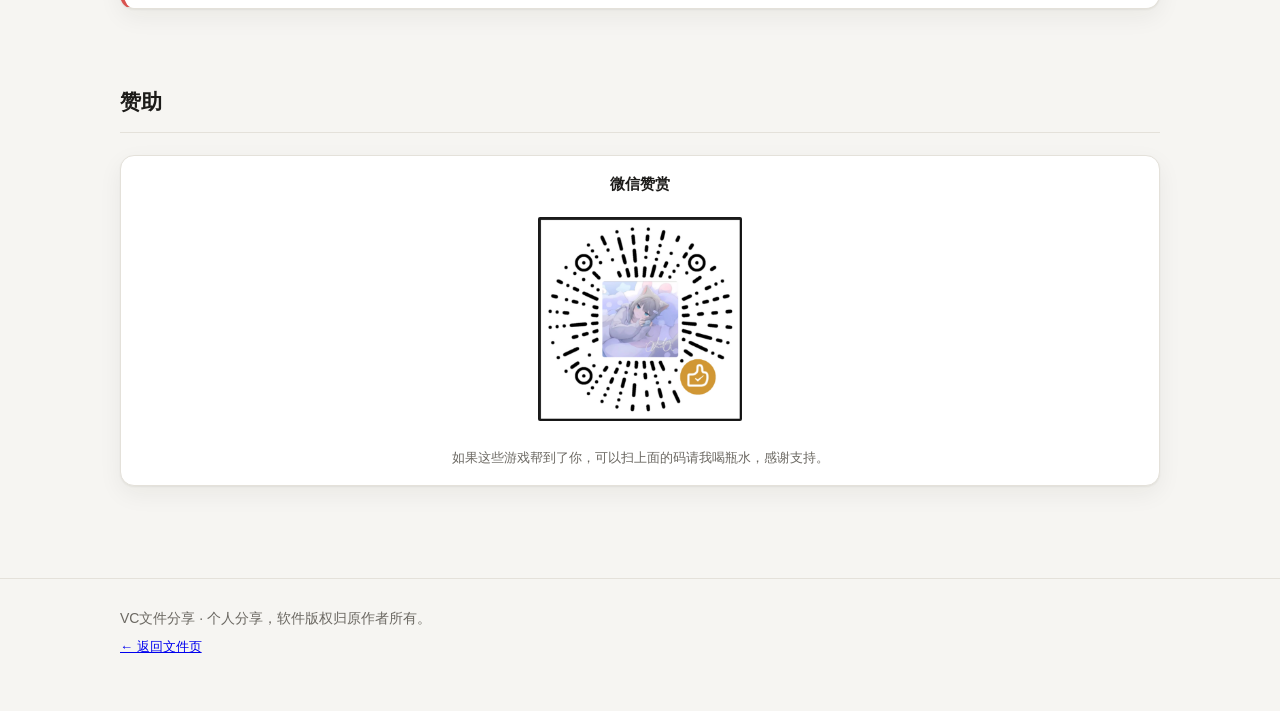
==== commit 90e8f97f: "test: 移除测试卡片" ====
--- a/games.html
+++ b/games.html
@@ -136,14 +136,7 @@
             <p class="trans-note">需要<b>全中文版</b>？可赞助 <b>10 元</b> 定制汉化 → <a href="index.html#contact">联系站长</a></p>
           </div>
         </article>
-
-        <article class="card" data-test="1">
-          <div class="card-top badges"><span class="badge">测试</span></div>
-          <h3 class="card-title">自动化测试卡片</h3>
-          <p class="card-desc">用于验证一键发布流程，稍后删除。</p>
-          <div class="tags"><span>测试</span></div>
-        </article>
-      </div>
+</div>
     </section>
 
     <section id="notice" class="section">
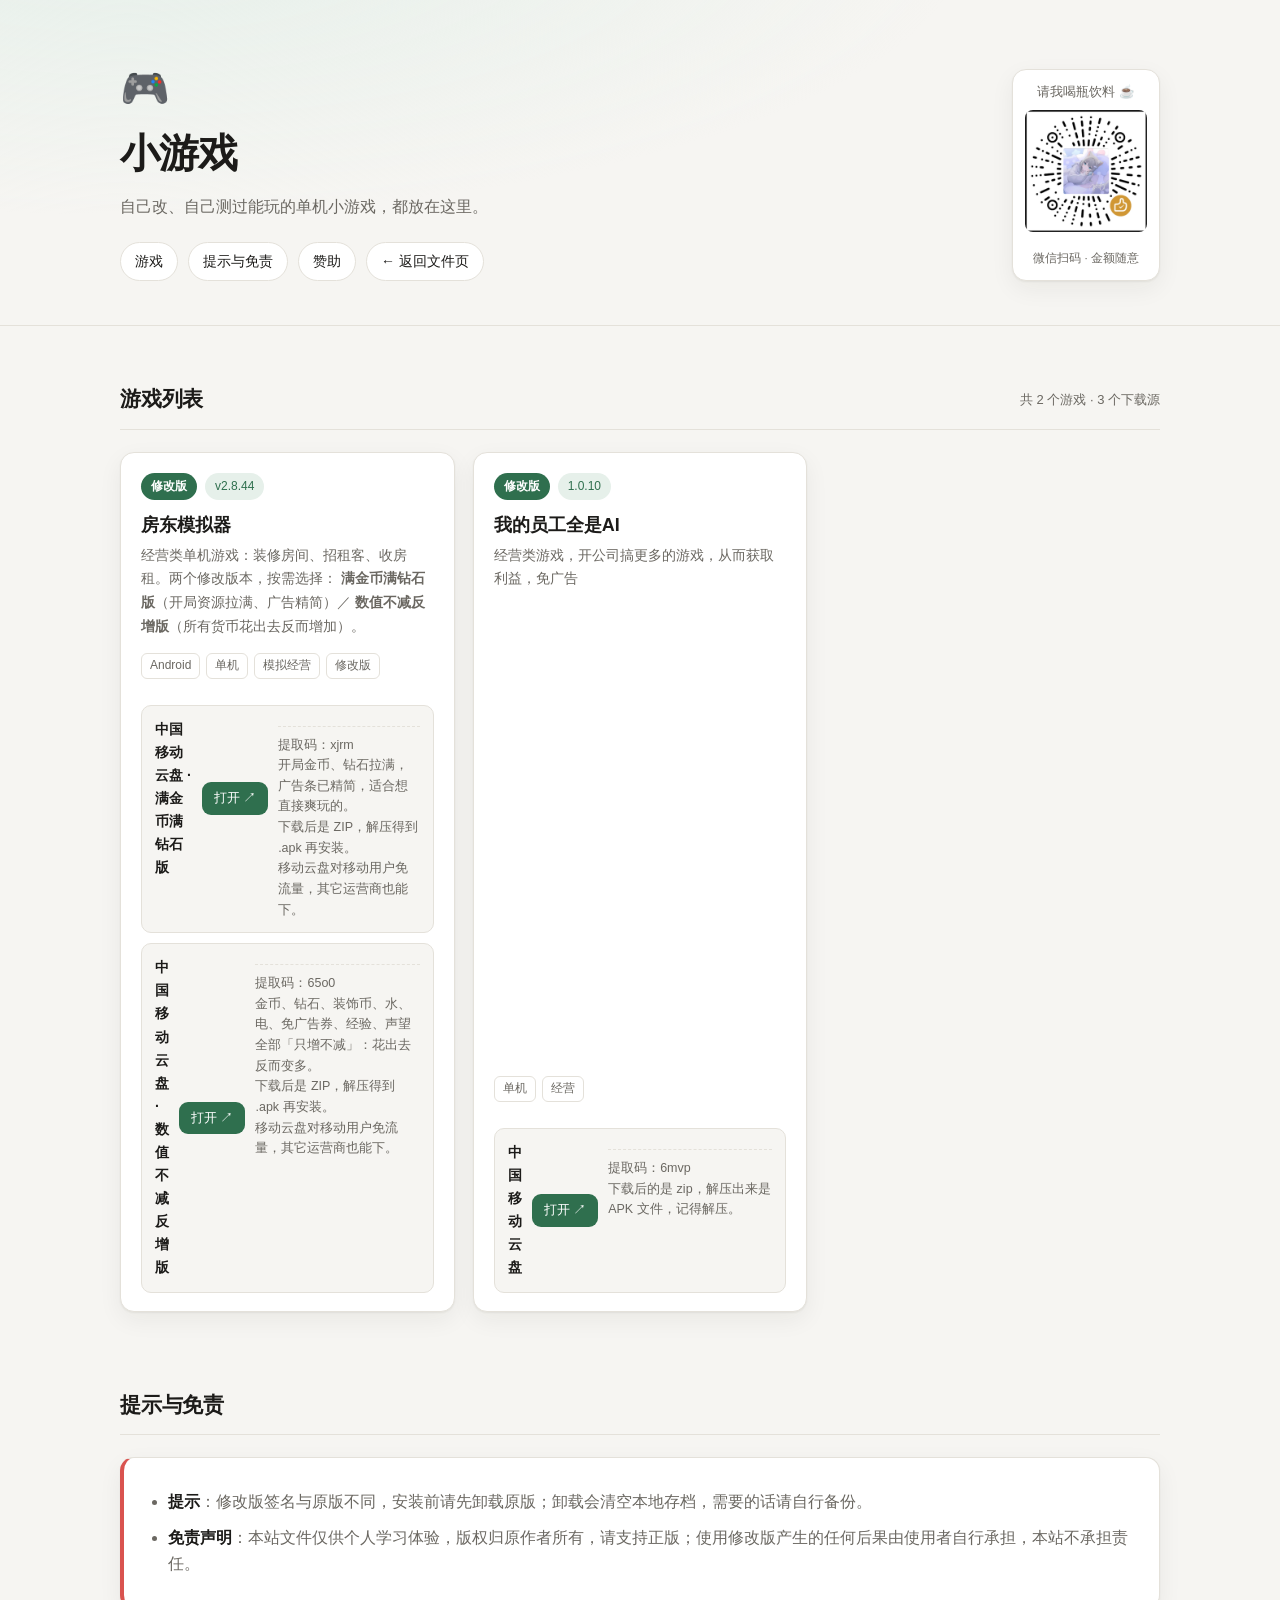
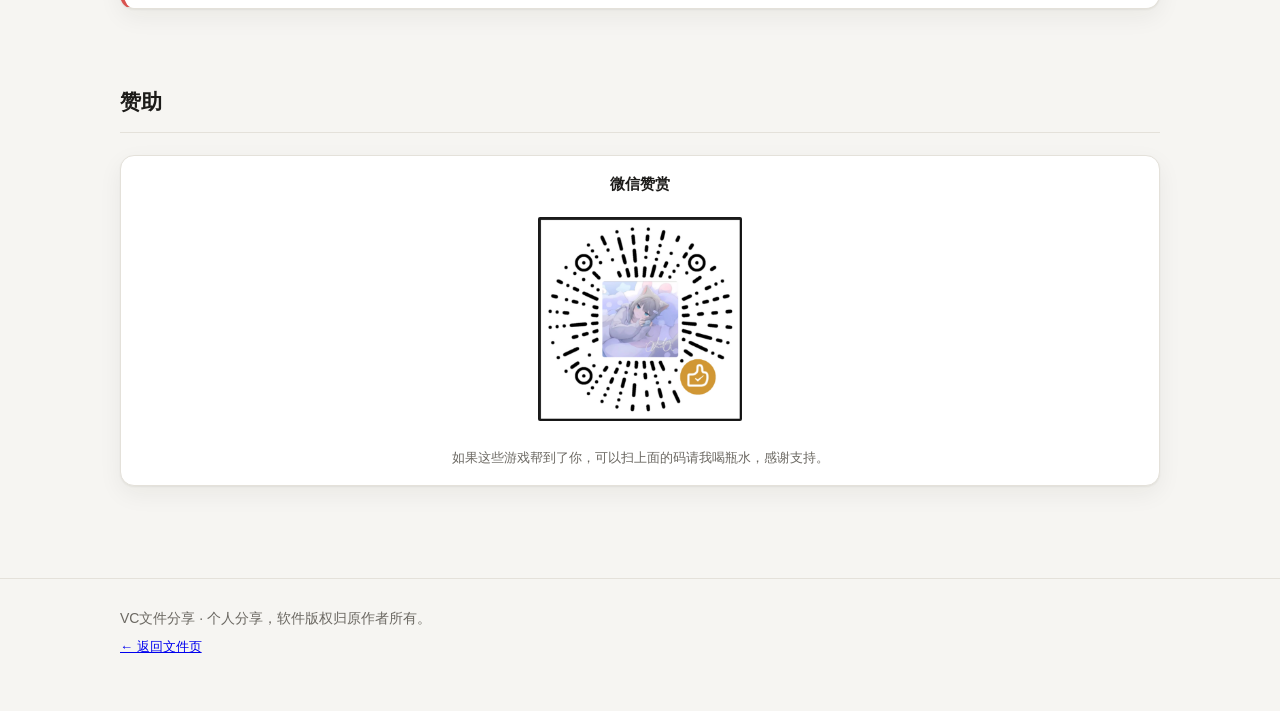
==== commit f85c4a1c: "update games.html" ====
--- a/games.html
+++ b/games.html
@@ -107,35 +107,6 @@
             </div>
           </div>
         </article>
-
-
-        <article class="card">
-          <div class="card-top badges">
-            <span class="badge">免广告</span>
-            <span class="badge ghost">英文原版</span>
-          </div>
-          <h3 class="card-title">Mystery Farm</h3>
-          <p class="card-desc">
-            温馨治愈向的经营类游戏，已去除广告。<strong>游戏内为英文</strong>，
-            且需要<strong>科学上网</strong>（魔法网络）才能正常游玩。
-          </p>
-          <div class="tags"><span>单机</span><span>经营</span><span>温馨</span><span>需科学上网</span></div>
-
-          <div class="card-foot">
-            <div class="sources">
-              <div class="source">
-                <div class="source-head">
-                  <span class="source-name">中国移动云盘</span>
-                  <a class="btn small" href="https://yun.139.com/shareweb/#/w/i/2yA8J3wWoyo14" target="_blank" rel="noopener">打开 ↗</a>
-                </div>
-                <p class="source-note">提取码：7i0s
-下载后是 ZIP，解压得到 .apk 再安装。
-注意：游戏为英文界面，且需要科学上网（魔法）才能正常进入。</p>
-              </div>
-            </div>
-            <p class="trans-note">需要<b>全中文版</b>？可赞助 <b>10 元</b> 定制汉化 → <a href="index.html#contact">联系站长</a></p>
-          </div>
-        </article>
 </div>
     </section>
 
